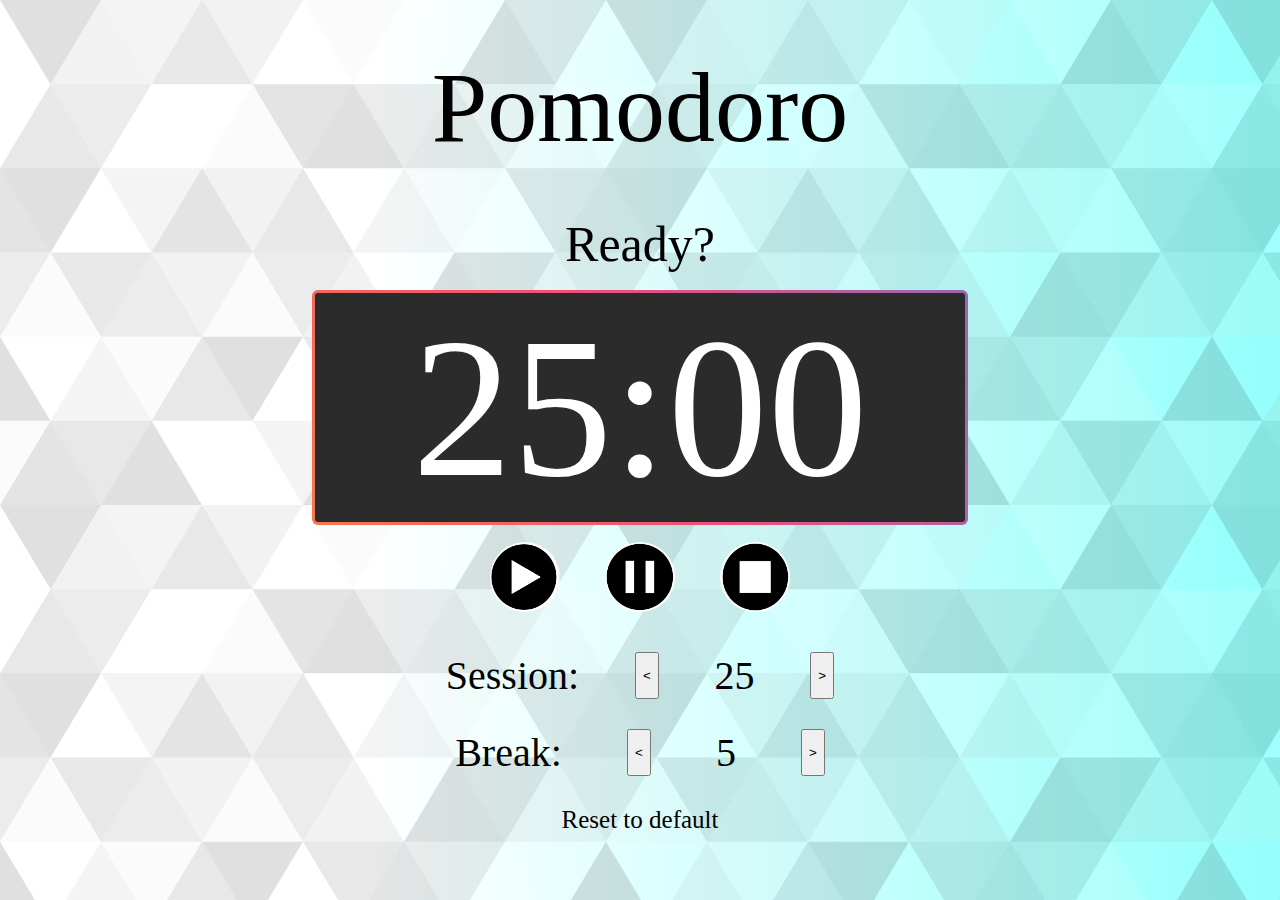
==== index.html @ 2070089b "initialize" ====
<!DOCTYPE html>
<html>

<head>
    <meta charset="UTF-8">
    <title>Pomodoro</title>
    <link rel="stylesheet" href="style.css">
    <link rel="shortcut icon" type="image/png" href="images/timer.png">
</head>

<body>
    <div class="heading">
        <div class="pomodoro">Pomodoro</div>
        <div class="status">Ready?</div>
    </div>

    <div class="timer" id="box">
        <div class="countdown">25:00</div>
    </div>

    <div class="buttons">
        <img src="images/play.png" alt="play" class="play">
        <img src="images/pause.png" alt="pause" class="pause">
        <img src="images/stop.png" alt="stop" class="stop">
    </div>

    <div class="settings">
        <div class="session">
            <div class="session-text">Session:</div>
            <button class="less">&lt</button>
            <div class="mins">25</div>
            <button class="more">&gt</button>
        </div>

        <div class="break">
            <div class="break-text">Break:</div>
            <button class="less">&lt</button>
            <div class="mins">5</div>
            <button class="more">&gt</button>
        </div>

        <div class="default">Reset to default</div>
    </div>

</body>

<script src="script.js"></script>
</html>
---- style.css ----
html {
    background-color: #ffffff;
    background-image: url("data:image/svg+xml,%3Csvg xmlns='http://www.w3.org/2000/svg' width='100%25'%3E%3Cdefs%3E%3ClinearGradient id='a' gradientUnits='userSpaceOnUse' x1='0' x2='0' y1='0' y2='100%25' gradientTransform='rotate(270,840,469)'%3E%3Cstop offset='0' stop-color='%23ffffff'/%3E%3Cstop offset='1' stop-color='%2394fffc'/%3E%3C/linearGradient%3E%3Cpattern patternUnits='userSpaceOnUse' id='b' width='606' height='505' x='0' y='0' viewBox='0 0 1080 900'%3E%3Cg fill-opacity='0.12'%3E%3Cpolygon fill='%23444' points='90 150 0 300 180 300'/%3E%3Cpolygon points='90 150 180 0 0 0'/%3E%3Cpolygon fill='%23AAA' points='270 150 360 0 180 0'/%3E%3Cpolygon fill='%23DDD' points='450 150 360 300 540 300'/%3E%3Cpolygon fill='%23999' points='450 150 540 0 360 0'/%3E%3Cpolygon points='630 150 540 300 720 300'/%3E%3Cpolygon fill='%23DDD' points='630 150 720 0 540 0'/%3E%3Cpolygon fill='%23444' points='810 150 720 300 900 300'/%3E%3Cpolygon fill='%23FFF' points='810 150 900 0 720 0'/%3E%3Cpolygon fill='%23DDD' points='990 150 900 300 1080 300'/%3E%3Cpolygon fill='%23444' points='990 150 1080 0 900 0'/%3E%3Cpolygon fill='%23DDD' points='90 450 0 600 180 600'/%3E%3Cpolygon points='90 450 180 300 0 300'/%3E%3Cpolygon fill='%23666' points='270 450 180 600 360 600'/%3E%3Cpolygon fill='%23AAA' points='270 450 360 300 180 300'/%3E%3Cpolygon fill='%23DDD' points='450 450 360 600 540 600'/%3E%3Cpolygon fill='%23999' points='450 450 540 300 360 300'/%3E%3Cpolygon fill='%23999' points='630 450 540 600 720 600'/%3E%3Cpolygon fill='%23FFF' points='630 450 720 300 540 300'/%3E%3Cpolygon points='810 450 720 600 900 600'/%3E%3Cpolygon fill='%23DDD' points='810 450 900 300 720 300'/%3E%3Cpolygon fill='%23AAA' points='990 450 900 600 1080 600'/%3E%3Cpolygon fill='%23444' points='990 450 1080 300 900 300'/%3E%3Cpolygon fill='%23222' points='90 750 0 900 180 900'/%3E%3Cpolygon points='270 750 180 900 360 900'/%3E%3Cpolygon fill='%23DDD' points='270 750 360 600 180 600'/%3E%3Cpolygon points='450 750 540 600 360 600'/%3E%3Cpolygon points='630 750 540 900 720 900'/%3E%3Cpolygon fill='%23444' points='630 750 720 600 540 600'/%3E%3Cpolygon fill='%23AAA' points='810 750 720 900 900 900'/%3E%3Cpolygon fill='%23666' points='810 750 900 600 720 600'/%3E%3Cpolygon fill='%23999' points='990 750 900 900 1080 900'/%3E%3Cpolygon fill='%23999' points='180 0 90 150 270 150'/%3E%3Cpolygon fill='%23444' points='360 0 270 150 450 150'/%3E%3Cpolygon fill='%23FFF' points='540 0 450 150 630 150'/%3E%3Cpolygon points='900 0 810 150 990 150'/%3E%3Cpolygon fill='%23222' points='0 300 -90 450 90 450'/%3E%3Cpolygon fill='%23FFF' points='0 300 90 150 -90 150'/%3E%3Cpolygon fill='%23FFF' points='180 300 90 450 270 450'/%3E%3Cpolygon fill='%23666' points='180 300 270 150 90 150'/%3E%3Cpolygon fill='%23222' points='360 300 270 450 450 450'/%3E%3Cpolygon fill='%23FFF' points='360 300 450 150 270 150'/%3E%3Cpolygon fill='%23444' points='540 300 450 450 630 450'/%3E%3Cpolygon fill='%23222' points='540 300 630 150 450 150'/%3E%3Cpolygon fill='%23AAA' points='720 300 630 450 810 450'/%3E%3Cpolygon fill='%23666' points='720 300 810 150 630 150'/%3E%3Cpolygon fill='%23FFF' points='900 300 810 450 990 450'/%3E%3Cpolygon fill='%23999' points='900 300 990 150 810 150'/%3E%3Cpolygon points='0 600 -90 750 90 750'/%3E%3Cpolygon fill='%23666' points='0 600 90 450 -90 450'/%3E%3Cpolygon fill='%23AAA' points='180 600 90 750 270 750'/%3E%3Cpolygon fill='%23444' points='180 600 270 450 90 450'/%3E%3Cpolygon fill='%23444' points='360 600 270 750 450 750'/%3E%3Cpolygon fill='%23999' points='360 600 450 450 270 450'/%3E%3Cpolygon fill='%23666' points='540 600 630 450 450 450'/%3E%3Cpolygon fill='%23222' points='720 600 630 750 810 750'/%3E%3Cpolygon fill='%23FFF' points='900 600 810 750 990 750'/%3E%3Cpolygon fill='%23222' points='900 600 990 450 810 450'/%3E%3Cpolygon fill='%23DDD' points='0 900 90 750 -90 750'/%3E%3Cpolygon fill='%23444' points='180 900 270 750 90 750'/%3E%3Cpolygon fill='%23FFF' points='360 900 450 750 270 750'/%3E%3Cpolygon fill='%23AAA' points='540 900 630 750 450 750'/%3E%3Cpolygon fill='%23FFF' points='720 900 810 750 630 750'/%3E%3Cpolygon fill='%23222' points='900 900 990 750 810 750'/%3E%3Cpolygon fill='%23222' points='1080 300 990 450 1170 450'/%3E%3Cpolygon fill='%23FFF' points='1080 300 1170 150 990 150'/%3E%3Cpolygon points='1080 600 990 750 1170 750'/%3E%3Cpolygon fill='%23666' points='1080 600 1170 450 990 450'/%3E%3Cpolygon fill='%23DDD' points='1080 900 1170 750 990 750'/%3E%3C/g%3E%3C/pattern%3E%3C/defs%3E%3Crect x='0' y='0' fill='url(%23a)' width='100%25' height='100%25'/%3E%3Crect x='0' y='0' fill='url(%23b)' width='100%25' height='100%25'/%3E%3C/svg%3E");
    background-attachment: fixed;
    background-size: cover;
}

div.heading {
    position: relative;
    text-align: center;
}
div.pomodoro {
    font-size: 100px;
    margin: 50px auto;
}
div.status {
    font-size: 50px;
    margin: 0 auto 20px;
}

div.timer {
    font-size: 200px;
    text-align: center;
    margin: 0 auto;
    width: 650px;
    /*
    border-radius: 20px;
    border-style: outset;
    background: white;
    */
}

div.buttons {
    width: 300px;
    margin: 20px auto 40px;
    position: relative;
    text-align: center;
    display: flex;
    justify-content: space-between;
}
img {
    width: 70px;
    border-radius: 50%;
}

div.session, div.break {
    position: relative;
    text-align: center;
    display: flex;
    justify-content: space-evenly;
    width: 500px;
    margin: 30px auto;
    font-size: 40px;
}

div.default {
    text-align: center;
    font-size: 25px;
}



@import url('https://fonts.googleapis.com/css?family=Raleway:200');


div.timer {
  --borderWidth: 3px;
  background: rgb(43, 43, 43);
  position: relative;
  border-radius: var(--borderWidth);
  color: white;
}
div.timer:after {
  content: '';
  position: absolute;
  top: calc(-1 * var(--borderWidth));
  left: calc(-1 * var(--borderWidth));
  height: calc(100% + var(--borderWidth) * 2);
  width: calc(100% + var(--borderWidth) * 2);
  background: linear-gradient(60deg, #f79533, #f37055, #ef4e7b, #a166ab, #5073b8, #1098ad, #07b39b, #6fba82);
  border-radius: calc(2 * var(--borderWidth));
  z-index: -1;
  -webkit-animation: animatedgradient 3s ease alternate infinite;
          animation: animatedgradient 3s ease alternate infinite;
  background-size: 300% 300%;
}


@-webkit-keyframes animatedgradient {
    0% {
        background-position: 0% 50%;
    }
    50% {
        background-position: 100% 50%;
    }
    100% {
        background-position: 0% 50%;
    }
}


@keyframes animatedgradient {
    0% {
        background-position: 0% 50%;
    }
    50% {
        background-position: 100% 50%;
    }
    100% {
        background-position: 0% 50%;
    }
}
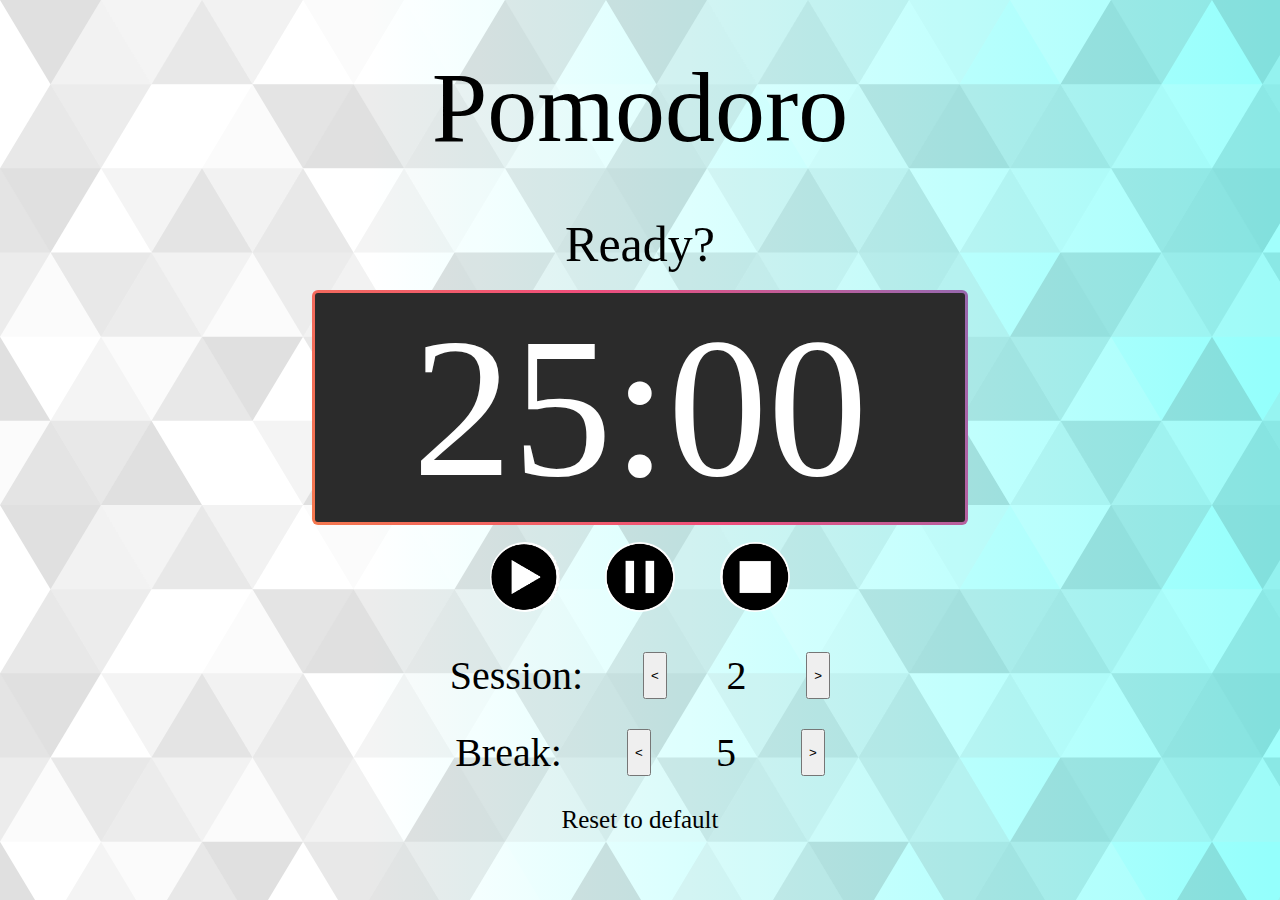
==== commit ad5ac31c: "still doesn't work" ====
--- a/index.html
+++ b/index.html
@@ -27,16 +27,16 @@
     <div class="settings">
         <div class="session">
             <div class="session-text">Session:</div>
-            <button class="less">&lt</button>
-            <div class="mins">25</div>
-            <button class="more">&gt</button>
+            <button class="less-session">&lt</button>
+            <div class="mins-session">2</div>
+            <button class="more-session">&gt</button>
         </div>
 
         <div class="break">
             <div class="break-text">Break:</div>
-            <button class="less">&lt</button>
-            <div class="mins">5</div>
-            <button class="more">&gt</button>
+            <button class="less-break">&lt</button>
+            <div class="mins-break">5</div>
+            <button class="more-break">&gt</button>
         </div>
 
         <div class="default">Reset to default</div>
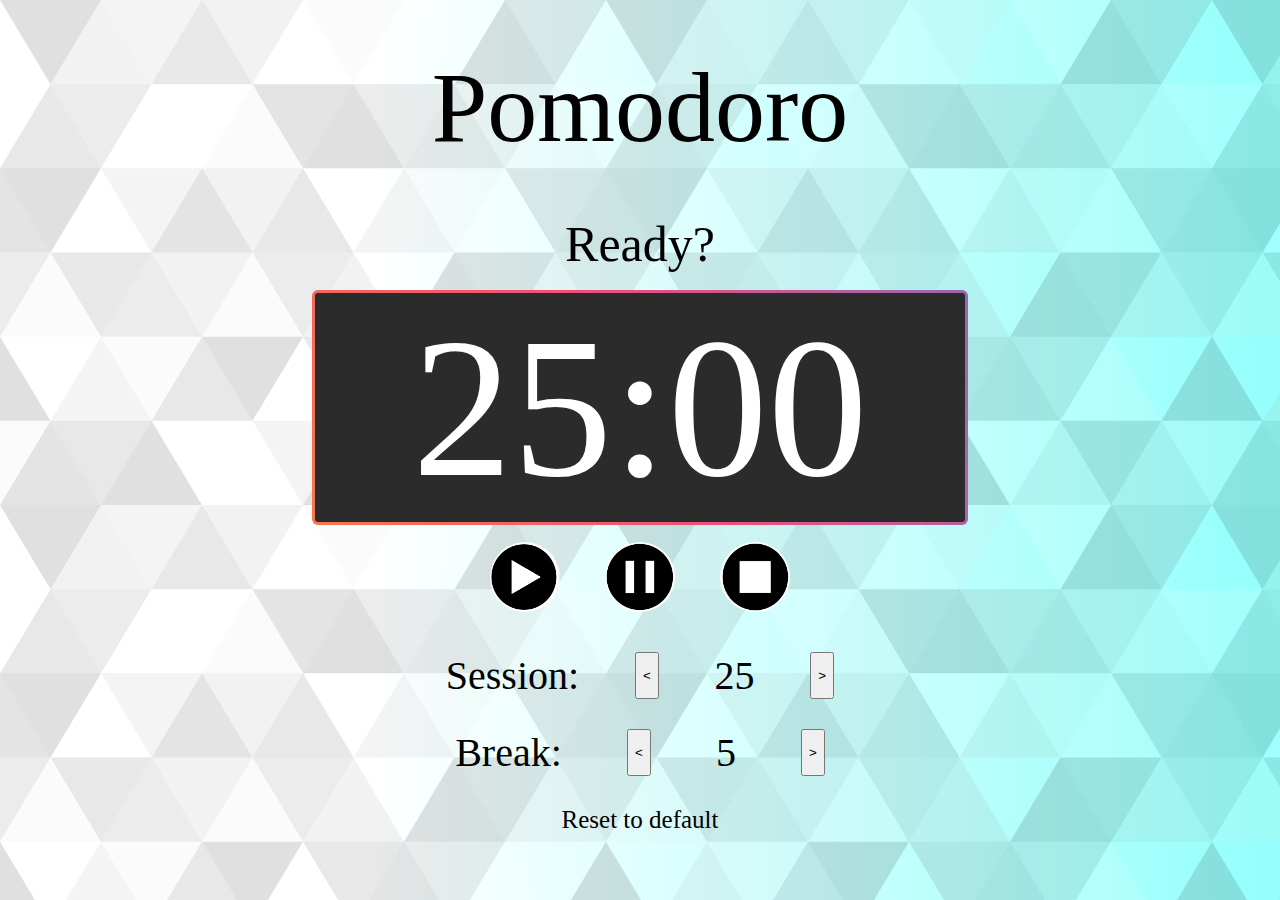
==== commit 1f016e45: "redid js" ====
--- a/index.html
+++ b/index.html
@@ -19,24 +19,24 @@
     </div>
 
     <div class="buttons">
-        <img src="images/play.png" alt="play" class="play">
-        <img src="images/pause.png" alt="pause" class="pause">
-        <img src="images/stop.png" alt="stop" class="stop">
+        <img src="images/play.png" alt="play" class="play remote">
+        <img src="images/pause.png" alt="pause" class="pause remote">
+        <img src="images/stop.png" alt="stop" class="stop remote">
     </div>
 
-    <div class="settings">
+    <div class="setting">
         <div class="session">
             <div class="session-text">Session:</div>
-            <button class="less-session">&lt</button>
-            <div class="mins-session">2</div>
-            <button class="more-session">&gt</button>
+            <button class="less-session settings">&lt</button>
+            <div class="mins-session">25</div>
+            <button class="more-session settings">&gt</button>
         </div>
 
         <div class="break">
             <div class="break-text">Break:</div>
-            <button class="less-break">&lt</button>
+            <button class="less-break settings">&lt</button>
             <div class="mins-break">5</div>
-            <button class="more-break">&gt</button>
+            <button class="more-break settings">&gt</button>
         </div>
 
         <div class="default">Reset to default</div>
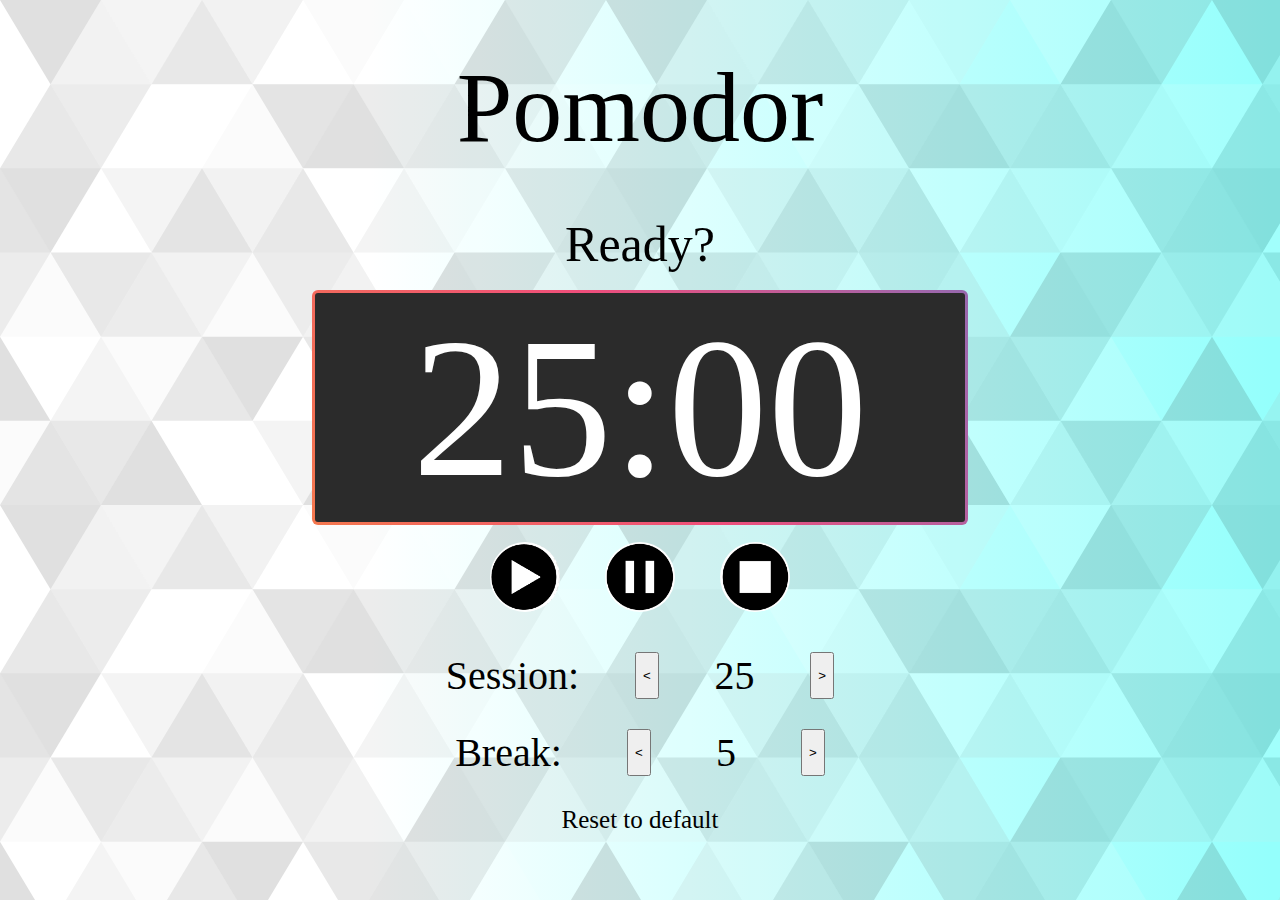
==== commit df481239: "work timer finished" ====
--- a/index.html
+++ b/index.html
@@ -10,7 +10,7 @@
 
 <body>
     <div class="heading">
-        <div class="pomodoro">Pomodoro</div>
+        <div class="pomodoro">Pomodor</div>
         <div class="status">Ready?</div>
     </div>
 
